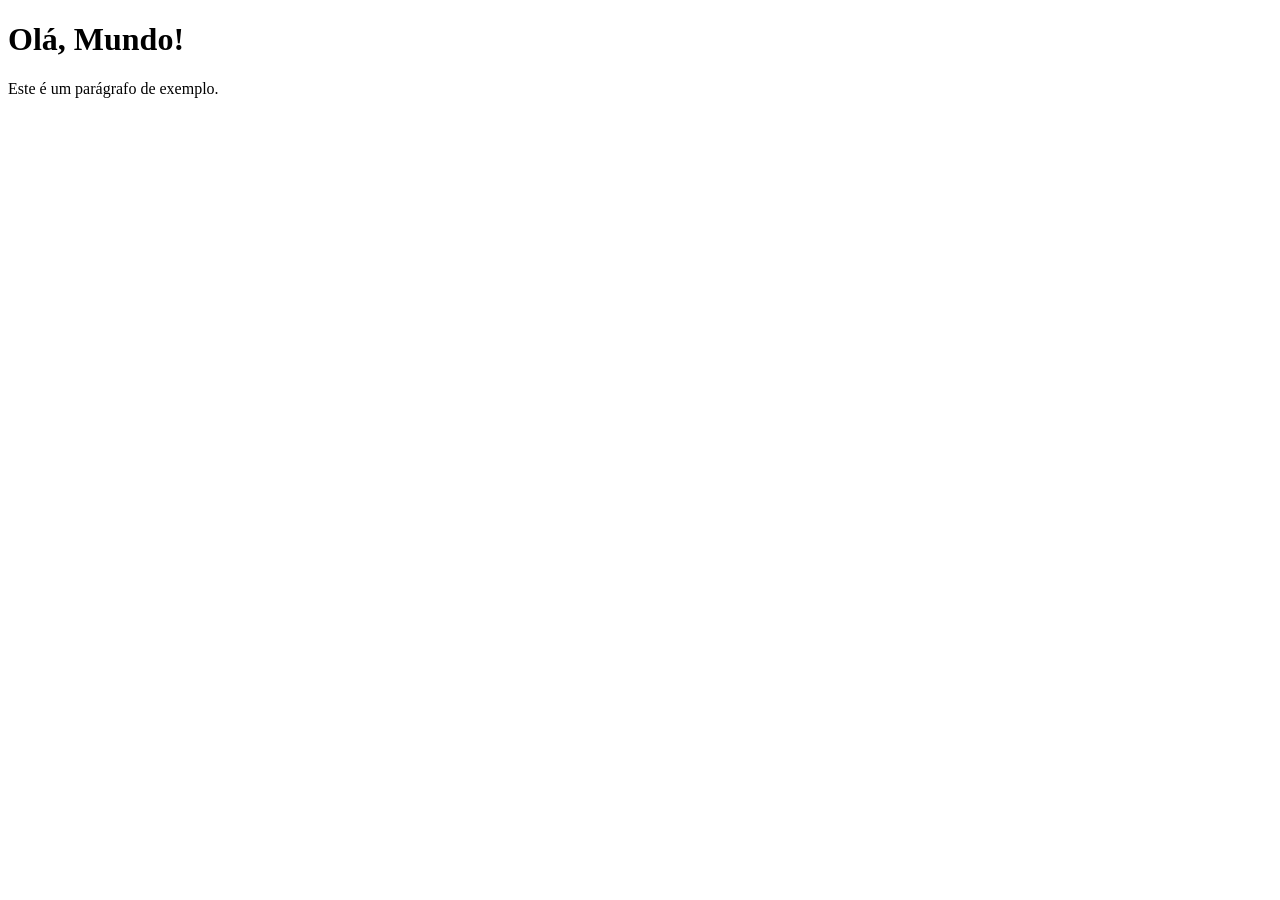
==== index.html @ 11d928a8 "feat: estrutura inicial do projeto front-end com página HTML5 básica e documentação" ====
<!DOCTYPE html>
<html lang="pt-BR">
<head>
    <meta charset="UTF-8">
    <meta name="viewport" content="width=device-width, initial-scale=1.0">
    <title>Minha primeira página</title>
</head>
<body>
    <h1>Olá, Mundo!</h1>
    <p>Este é um parágrafo de exemplo.</p>
</body>
</html>
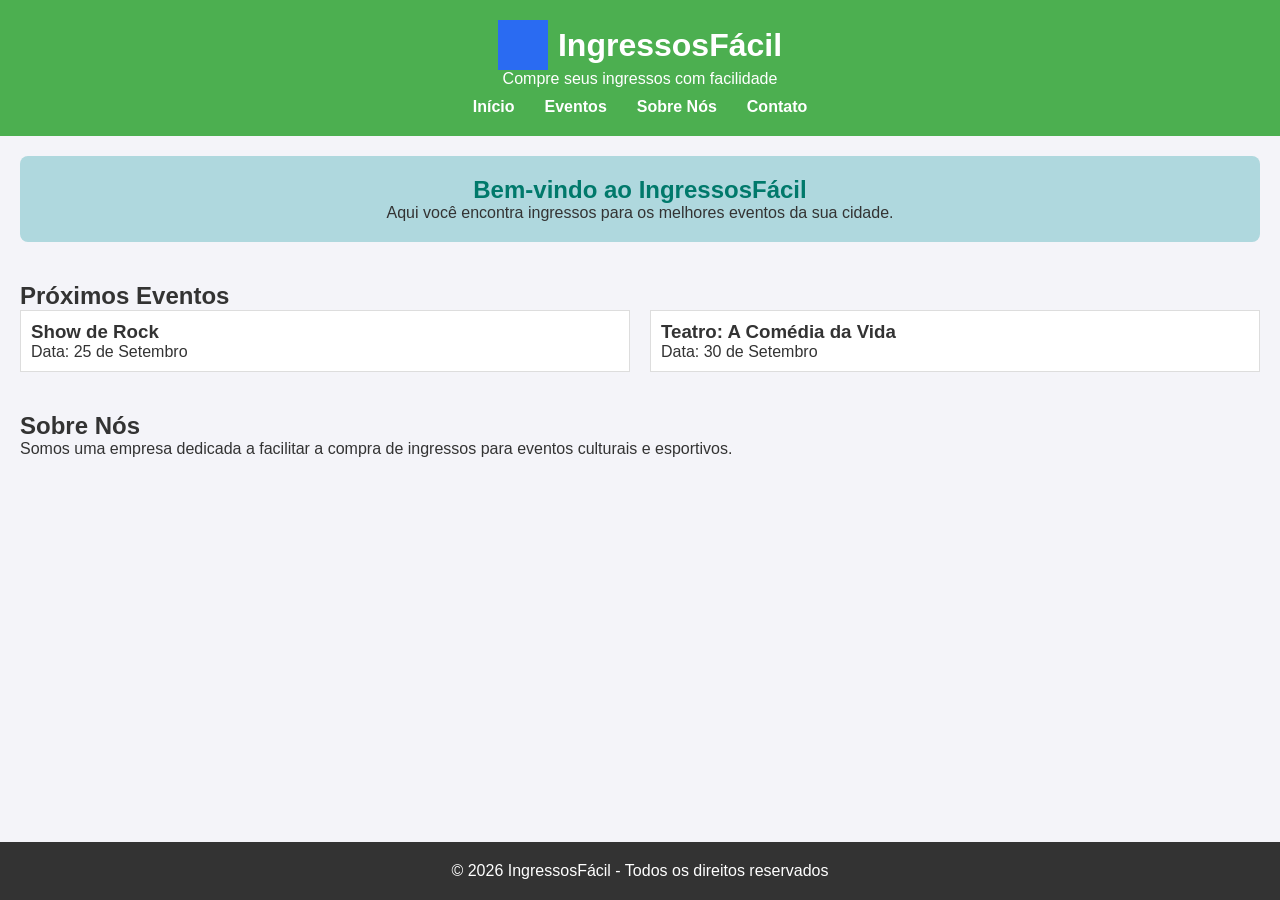
==== commit 89cceea6: "feat: cria a estrutura semântica inicial da página inicial do IngressosFácil" ====
--- a/index.html
+++ b/index.html
@@ -3,10 +3,54 @@
 <head>
     <meta charset="UTF-8">
     <meta name="viewport" content="width=device-width, initial-scale=1.0">
-    <title>Minha primeira página</title>
+    <title>Página Inicial - Venda de Ingressos</title>
+    <link rel="stylesheet" href="css/styles.css">
 </head>
 <body>
-    <h1>Olá, Mundo!</h1>
-    <p>Este é um parágrafo de exemplo.</p>
+    <header>
+        <div class="logo">
+            <img src="images/logo.png" alt="Logo do site">
+            <h1>IngressosFácil</h1>
+        </div>
+        <p>Compre seus ingressos com facilidade</p>
+        <nav>
+            <ul>
+                <li><a href="#home">Início</a></li>
+                <li><a href="#eventos">Eventos</a></li>
+                <li><a href="#sobre">Sobre Nós</a></li>
+                <li><a href="#contato">Contato</a></li>
+            </ul>
+        </nav>
+    </header>
+
+    <main>
+        <section id="home">
+            <h2>Bem-vindo ao IngressosFácil</h2>
+            <p>Aqui você encontra ingressos para os melhores eventos da sua cidade.</p>
+        </section>
+
+        <section id="eventos">
+            <h2>Próximos Eventos</h2>
+            <div class="eventos-container">
+                <div class="evento-item">
+                    <h3>Show de Rock</h3>
+                    <p>Data: 25 de Setembro</p>
+                </div>
+                <div class="evento-item">
+                    <h3>Teatro: A Comédia da Vida</h3>
+                    <p>Data: 30 de Setembro</p>
+                </div>
+            </div>
+        </section>
+
+        <section id="sobre">
+            <h2>Sobre Nós</h2>
+            <p>Somos uma empresa dedicada a facilitar a compra de ingressos para eventos culturais e esportivos.</p>
+        </section>
+    </main>
+
+    <footer>
+        <p>&copy; 2026 IngressosFácil - Todos os direitos reservados</p>
+    </footer>
 </body>
 </html>
--- a/css/styles.css
+++ b/css/styles.css
@@ -0,0 +1,94 @@
+* {
+    margin: 0;
+    padding: 0;
+    box-sizing: border-box;
+}
+
+body {
+    font-family: Arial, sans-serif;
+    background-color: #f4f4f9;
+    color: #333;
+    min-height: 100vh;
+    position: relative;
+    padding-bottom: 100px;
+}
+
+header {
+    background-color: #4CAF50;
+    padding: 20px;
+    text-align: center;
+    color: white;
+}
+
+header .logo {
+    display: flex;
+    align-items: center;
+    justify-content: center;
+}
+
+header .logo img {
+    width: 50px;
+    margin-right: 10px;
+}
+
+nav ul {
+    list-style: none;
+    display: flex;
+    justify-content: center;
+    margin-top: 10px;
+}
+
+nav ul li {
+    margin: 0 15px;
+}
+
+nav ul li a {
+    color: white;
+    text-decoration: none;
+    font-weight: bold;
+}
+
+nav ul li a:hover {
+    text-decoration: underline;
+}
+
+main {
+    padding: 20px;
+}
+
+main section {
+    margin-bottom: 40px;
+}
+
+#home {
+    background-color: #afd8de;
+    padding: 20px;
+    border-radius: 8px;
+    text-align: center;
+}
+
+#home h2 {
+    color: #00796b;
+}
+
+.eventos-container {
+    display: flex;
+    gap: 20px;
+}
+
+.evento-item {
+    background-color: #fff;
+    border: 1px solid #ddd;
+    padding: 10px;
+    flex: 1;
+}
+
+footer {
+    background-color: #333;
+    color: white;
+    text-align: center;
+    padding: 20px 0;
+    width: 100%;
+    position: absolute;
+    bottom: 0;
+}
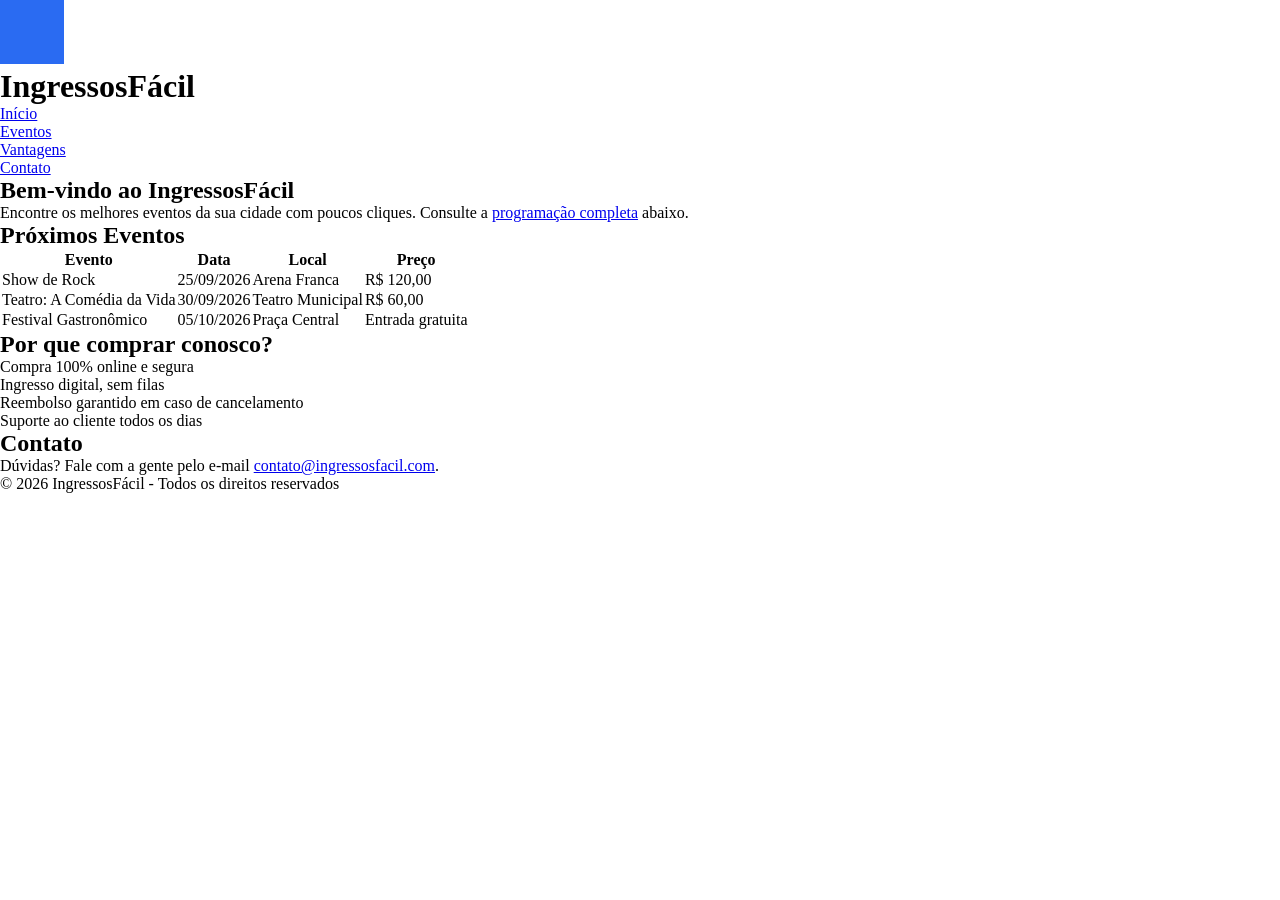
==== commit 34b4240b: "style: aplica o reset e configuração global no CSS do projeto IngressosFácil" ====
--- a/index.html
+++ b/index.html
@@ -3,7 +3,7 @@
 <head>
     <meta charset="UTF-8">
     <meta name="viewport" content="width=device-width, initial-scale=1.0">
-    <title>Página Inicial - Venda de Ingressos</title>
+    <title>IngressosFácil</title>
     <link rel="stylesheet" href="css/styles.css">
 </head>
 <body>
@@ -12,12 +12,11 @@
             <img src="images/logo.png" alt="Logo do site">
             <h1>IngressosFácil</h1>
         </div>
-        <p>Compre seus ingressos com facilidade</p>
         <nav>
             <ul>
                 <li><a href="#home">Início</a></li>
                 <li><a href="#eventos">Eventos</a></li>
-                <li><a href="#sobre">Sobre Nós</a></li>
+                <li><a href="#vantagens">Vantagens</a></li>
                 <li><a href="#contato">Contato</a></li>
             </ul>
         </nav>
@@ -26,26 +25,56 @@
     <main>
         <section id="home">
             <h2>Bem-vindo ao IngressosFácil</h2>
-            <p>Aqui você encontra ingressos para os melhores eventos da sua cidade.</p>
+            <p>Encontre os melhores eventos da sua cidade com poucos cliques. Consulte a <a href="#eventos">programação completa</a> abaixo.</p>
         </section>
 
         <section id="eventos">
             <h2>Próximos Eventos</h2>
-            <div class="eventos-container">
-                <div class="evento-item">
-                    <h3>Show de Rock</h3>
-                    <p>Data: 25 de Setembro</p>
-                </div>
-                <div class="evento-item">
-                    <h3>Teatro: A Comédia da Vida</h3>
-                    <p>Data: 30 de Setembro</p>
-                </div>
-            </div>
+            <table>
+                <thead>
+                    <tr>
+                        <th>Evento</th>
+                        <th>Data</th>
+                        <th>Local</th>
+                        <th>Preço</th>
+                    </tr>
+                </thead>
+                <tbody>
+                    <tr>
+                        <td>Show de Rock</td>
+                        <td>25/09/2026</td>
+                        <td>Arena Franca</td>
+                        <td>R$ 120,00</td>
+                    </tr>
+                    <tr>
+                        <td>Teatro: A Comédia da Vida</td>
+                        <td>30/09/2026</td>
+                        <td>Teatro Municipal</td>
+                        <td>R$ 60,00</td>
+                    </tr>
+                    <tr>
+                        <td>Festival Gastronômico</td>
+                        <td>05/10/2026</td>
+                        <td>Praça Central</td>
+                        <td>Entrada gratuita</td>
+                    </tr>
+                </tbody>
+            </table>
         </section>
 
-        <section id="sobre">
-            <h2>Sobre Nós</h2>
-            <p>Somos uma empresa dedicada a facilitar a compra de ingressos para eventos culturais e esportivos.</p>
+        <section id="vantagens">
+            <h2>Por que comprar conosco?</h2>
+            <ul>
+                <li>Compra 100% online e segura</li>
+                <li>Ingresso digital, sem filas</li>
+                <li>Reembolso garantido em caso de cancelamento</li>
+                <li>Suporte ao cliente todos os dias</li>
+            </ul>
+        </section>
+
+        <section id="contato">
+            <h2>Contato</h2>
+            <p>Dúvidas? Fale com a gente pelo e-mail <a href="mailto:contato@ingressosfacil.com">contato@ingressosfacil.com</a>.</p>
         </section>
     </main>
 
--- a/css/styles.css
+++ b/css/styles.css
@@ -1,94 +1,6 @@
+/* ===== Reset ===== */
 * {
     margin: 0;
     padding: 0;
     box-sizing: border-box;
 }
-
-body {
-    font-family: Arial, sans-serif;
-    background-color: #f4f4f9;
-    color: #333;
-    min-height: 100vh;
-    position: relative;
-    padding-bottom: 100px;
-}
-
-header {
-    background-color: #4CAF50;
-    padding: 20px;
-    text-align: center;
-    color: white;
-}
-
-header .logo {
-    display: flex;
-    align-items: center;
-    justify-content: center;
-}
-
-header .logo img {
-    width: 50px;
-    margin-right: 10px;
-}
-
-nav ul {
-    list-style: none;
-    display: flex;
-    justify-content: center;
-    margin-top: 10px;
-}
-
-nav ul li {
-    margin: 0 15px;
-}
-
-nav ul li a {
-    color: white;
-    text-decoration: none;
-    font-weight: bold;
-}
-
-nav ul li a:hover {
-    text-decoration: underline;
-}
-
-main {
-    padding: 20px;
-}
-
-main section {
-    margin-bottom: 40px;
-}
-
-#home {
-    background-color: #afd8de;
-    padding: 20px;
-    border-radius: 8px;
-    text-align: center;
-}
-
-#home h2 {
-    color: #00796b;
-}
-
-.eventos-container {
-    display: flex;
-    gap: 20px;
-}
-
-.evento-item {
-    background-color: #fff;
-    border: 1px solid #ddd;
-    padding: 10px;
-    flex: 1;
-}
-
-footer {
-    background-color: #333;
-    color: white;
-    text-align: center;
-    padding: 20px 0;
-    width: 100%;
-    position: absolute;
-    bottom: 0;
-}
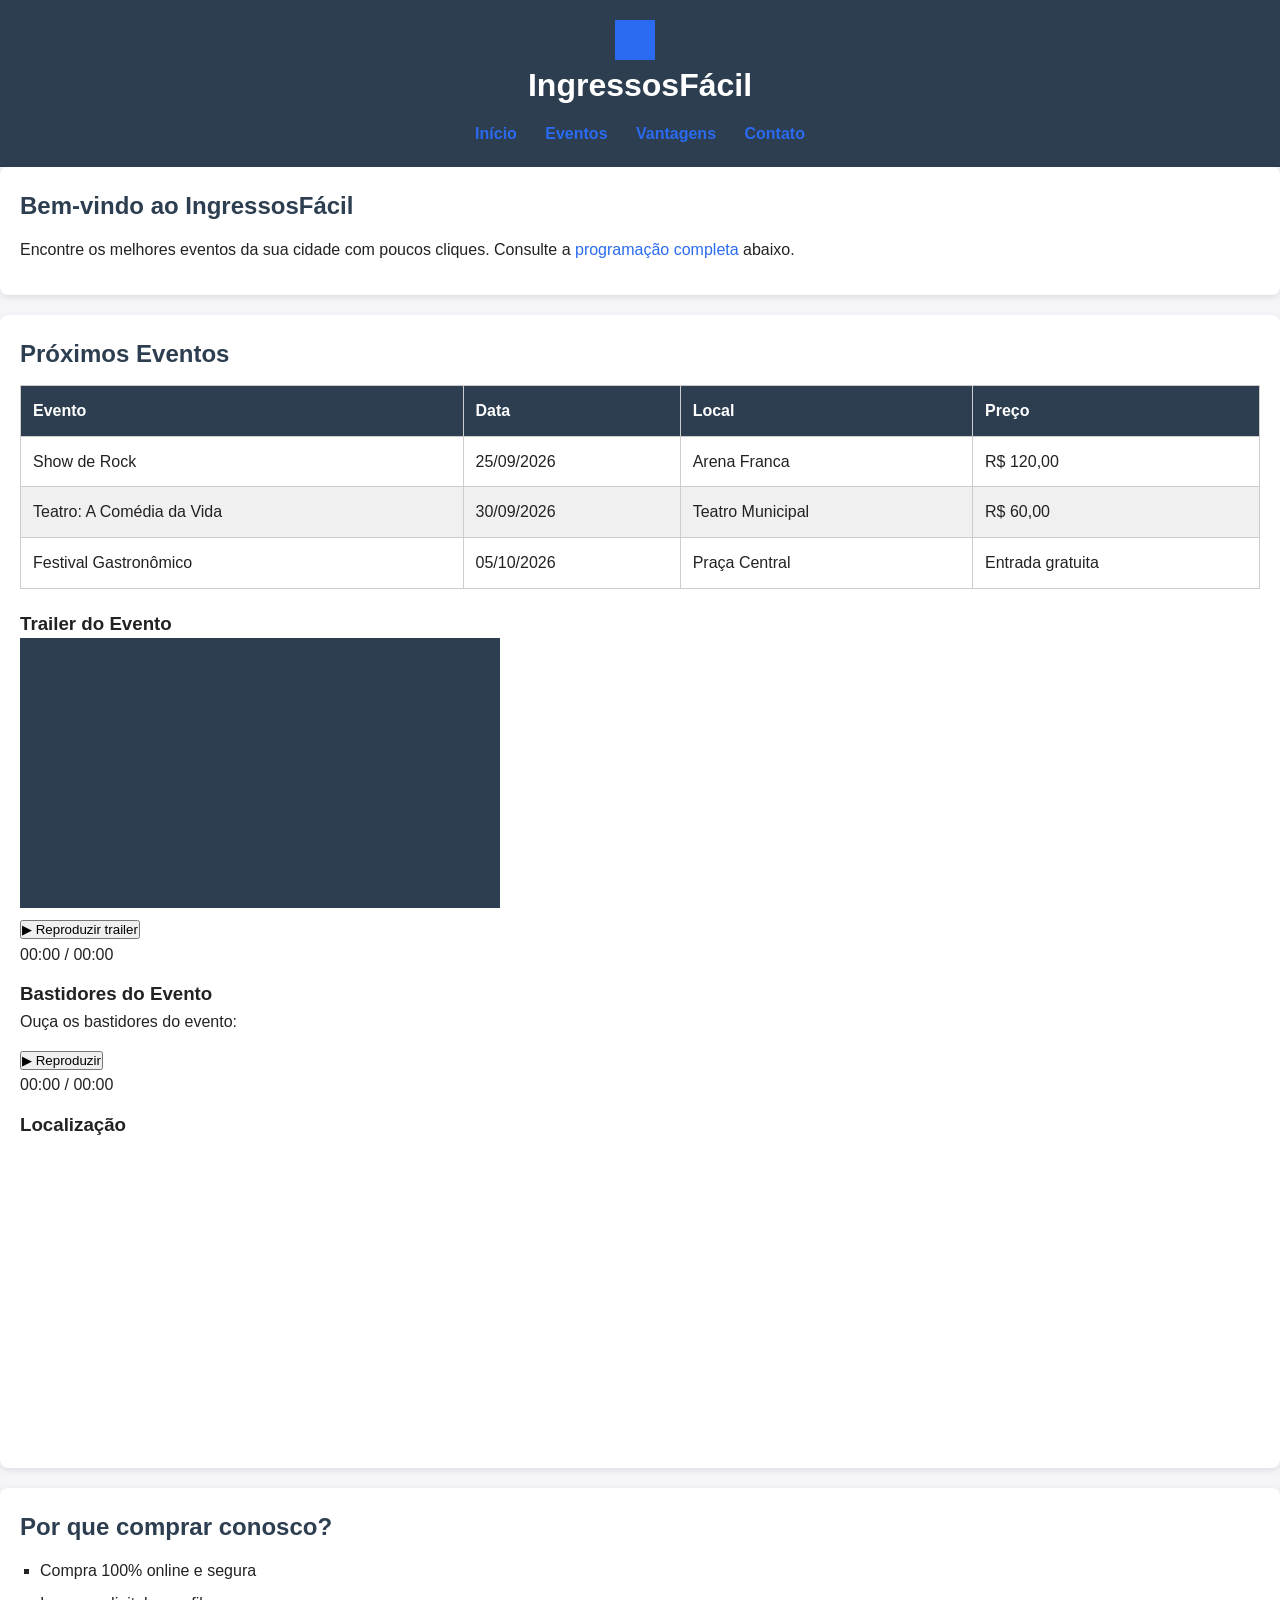
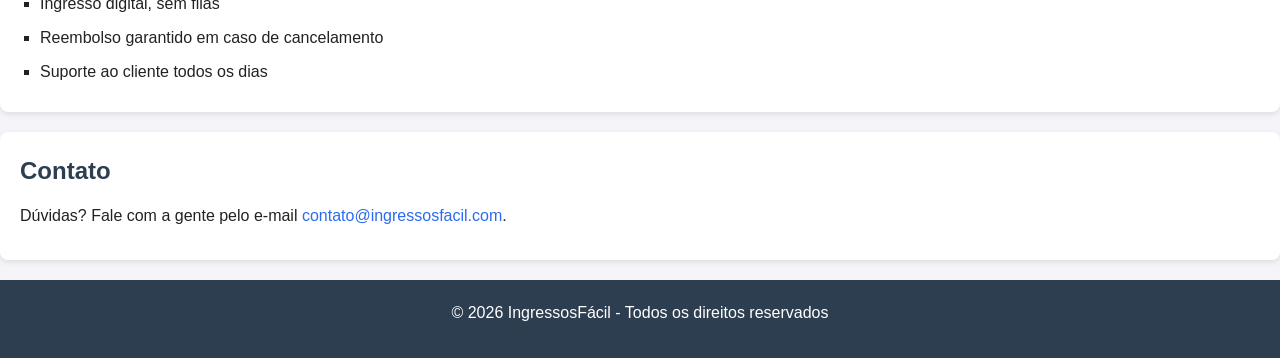
==== commit 6f99584f: "feat: adiciona reprodutores customizados de vídeo e áudio além de mapa incorporado com iframe" ====
--- a/index.html
+++ b/index.html
@@ -60,6 +60,41 @@
                     </tr>
                 </tbody>
             </table>
+
+            <div class="midia-video">
+                <h3>Trailer do Evento</h3>
+                <video id="videoEvento" width="480" poster="images/capa-evento.jpg">
+                    <source src="videos/trailer-show-rock.mp4" type="video/mp4">
+                    <source src="videos/trailer-show-rock.webm" type="video/webm">
+                    Seu navegador não suporta a reprodução de vídeo.
+                </video>
+                <br>
+                <button id="btnPlayVideo">▶ Reproduzir trailer</button>
+                <p id="tempoVideo">00:00 / 00:00</p>
+            </div>
+
+            <div class="midia-audio">
+                <h3>Bastidores do Evento</h3>
+                <p>Ouça os bastidores do evento:</p>
+                <audio id="audioEvento">
+                    <source src="audio/podcast-bastidores.mp3" type="audio/mpeg">
+                    <source src="audio/podcast-bastidores.ogg" type="audio/ogg">
+                </audio>
+                <button id="btnPlayAudio">▶ Reproduzir</button>
+                <p id="tempoAudio">00:00 / 00:00</p>
+            </div>
+
+            <div class="midia-mapa">
+                <h3>Localização</h3>
+                <iframe
+                    src="https://maps.google.com/maps?q=Arena+Franca&z=16&output=embed"
+                    width="100%"
+                    height="300"
+                    style="border:0;"
+                    loading="lazy"
+                    title="Localização do evento: Arena Franca">
+                </iframe>
+            </div>
         </section>
 
         <section id="vantagens">
@@ -81,5 +116,7 @@
     <footer>
         <p>&copy; 2026 IngressosFácil - Todos os direitos reservados</p>
     </footer>
+
+    <script src="js/script.js"></script>
 </body>
 </html>
--- a/css/styles.css
+++ b/css/styles.css
@@ -4,3 +4,129 @@
     padding: 0;
     box-sizing: border-box;
 }
+
+/* ===== Tipografia e fundo global ===== */
+body {
+    font-family: 'Segoe UI', Arial, sans-serif;
+    line-height: 1.6;
+    background-color: #f4f4f9;
+    color: #222;
+}
+
+h1 {
+    font-size: 2rem;
+}
+
+h2 {
+    font-size: 1.5rem;
+    margin-bottom: 12px;
+    color: #2c3e50;
+}
+
+p {
+    margin-bottom: 12px;
+}
+
+/* ===== Links ===== */
+a:link {
+    color: #2a6bf2;
+    text-decoration: none;
+}
+
+a:visited {
+    color: #7d3c98;
+}
+
+a:hover {
+    text-decoration: underline;
+}
+
+a:active {
+    color: #d63031;
+}
+
+/* ===== Layout: Header e Footer ===== */
+header {
+    background-color: #2c3e50;
+    color: white;
+    padding: 20px;
+    text-align: center;
+}
+
+header .logo {
+    margin-bottom: 10px;
+}
+
+header .logo img {
+    width: 40px;
+    vertical-align: middle;
+    margin-right: 10px;
+}
+
+footer {
+    background-color: #2c3e50;
+    color: white;
+    text-align: center;
+    padding: 20px;
+}
+
+/* ===== Navegação ===== */
+nav ul {
+    list-style: none;
+}
+
+nav li {
+    display: inline-block;
+    margin: 0 12px;
+}
+
+nav a {
+    color: white;
+    font-weight: bold;
+    text-decoration: none;
+}
+
+nav a:hover {
+    text-decoration: underline;
+}
+
+/* ===== Componentes: Cards de seção ===== */
+main section {
+    background-color: #fff;
+    padding: 20px;
+    margin-bottom: 20px;
+    border-radius: 8px;
+    box-shadow: 0 2px 6px rgba(0, 0, 0, 0.1);
+}
+
+/* ===== Componentes: Lista de vantagens ===== */
+#vantagens ul {
+    list-style-type: square;
+    margin-left: 20px;
+}
+
+#vantagens li {
+    margin-bottom: 8px;
+}
+
+/* ===== Componentes: Tabela de eventos ===== */
+table {
+    width: 100%;
+    border-collapse: collapse;
+    margin-bottom: 20px;
+}
+
+th, td {
+    padding: 12px;
+    border: 1px solid #ccc;
+    text-align: left;
+}
+
+thead {
+    background-color: #2c3e50;
+    color: white;
+}
+
+tbody tr:nth-child(even) {
+    background-color: #f0f0f0;
+}
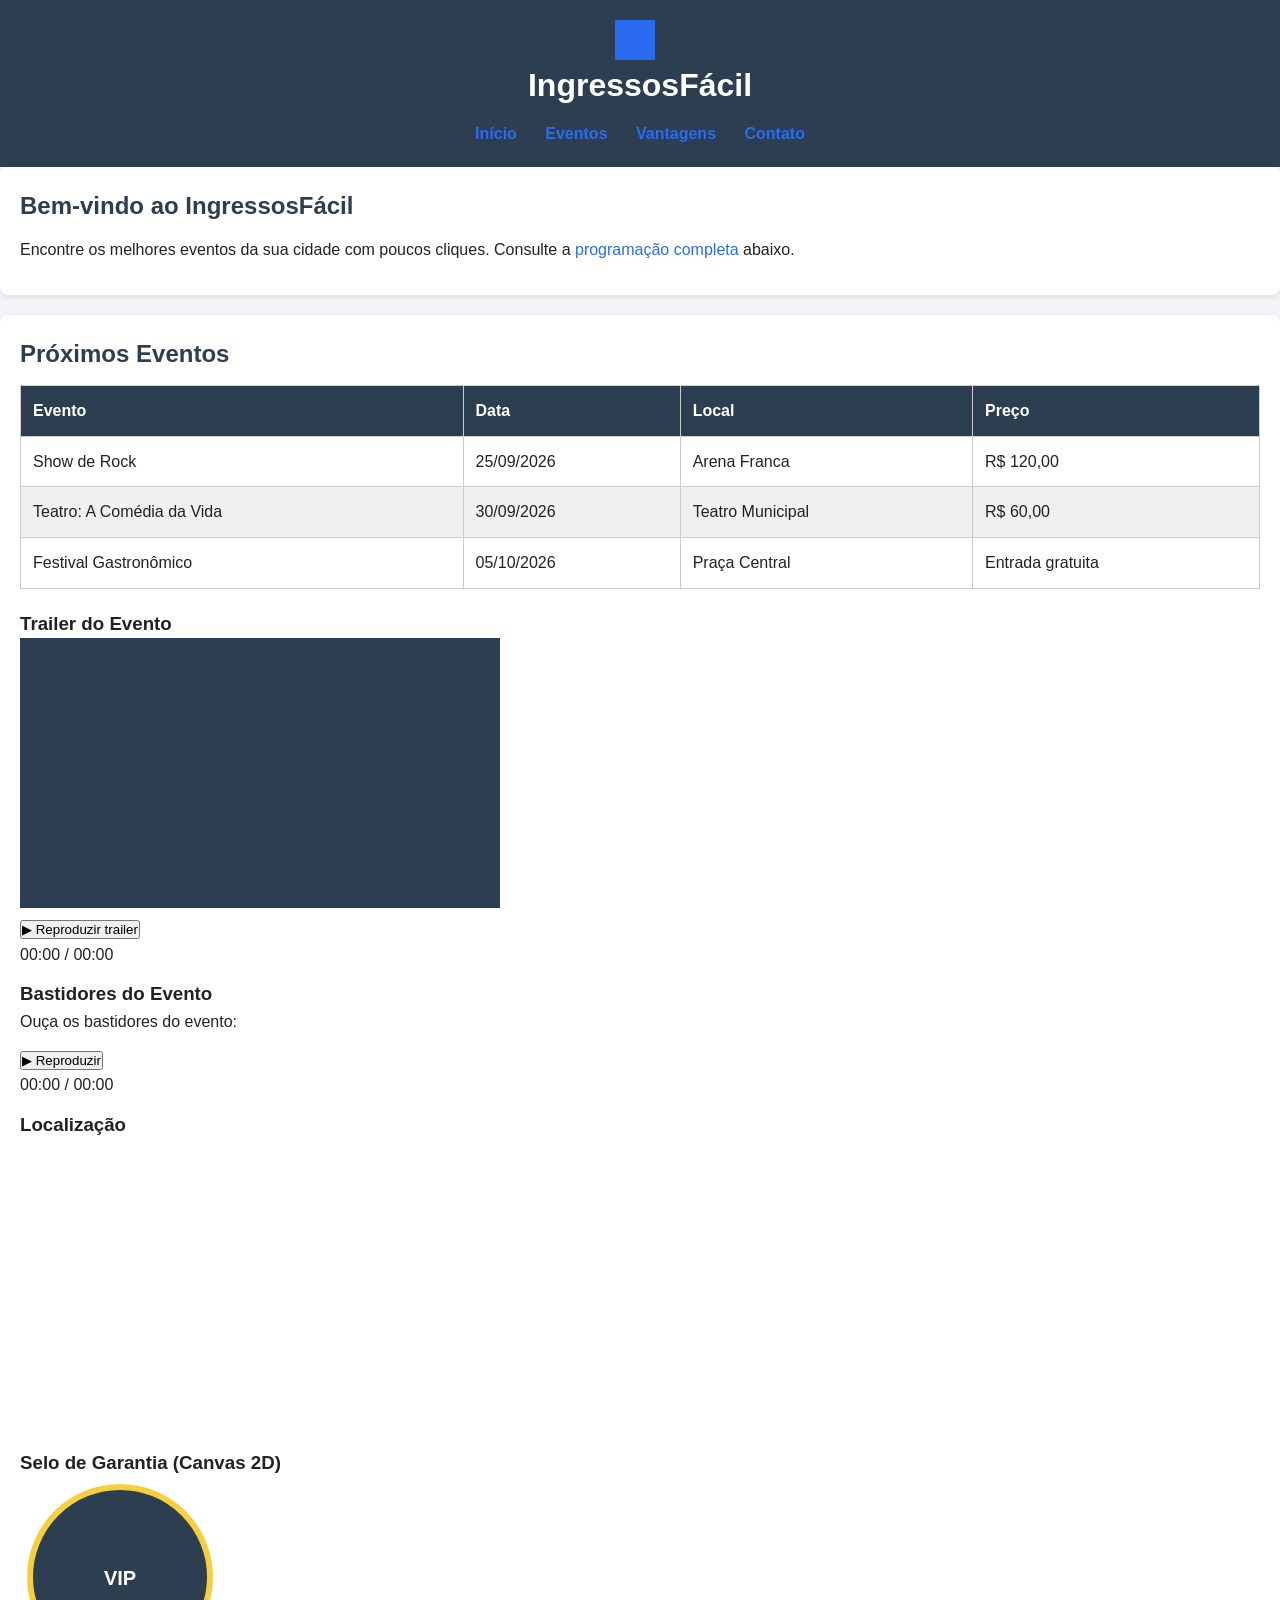
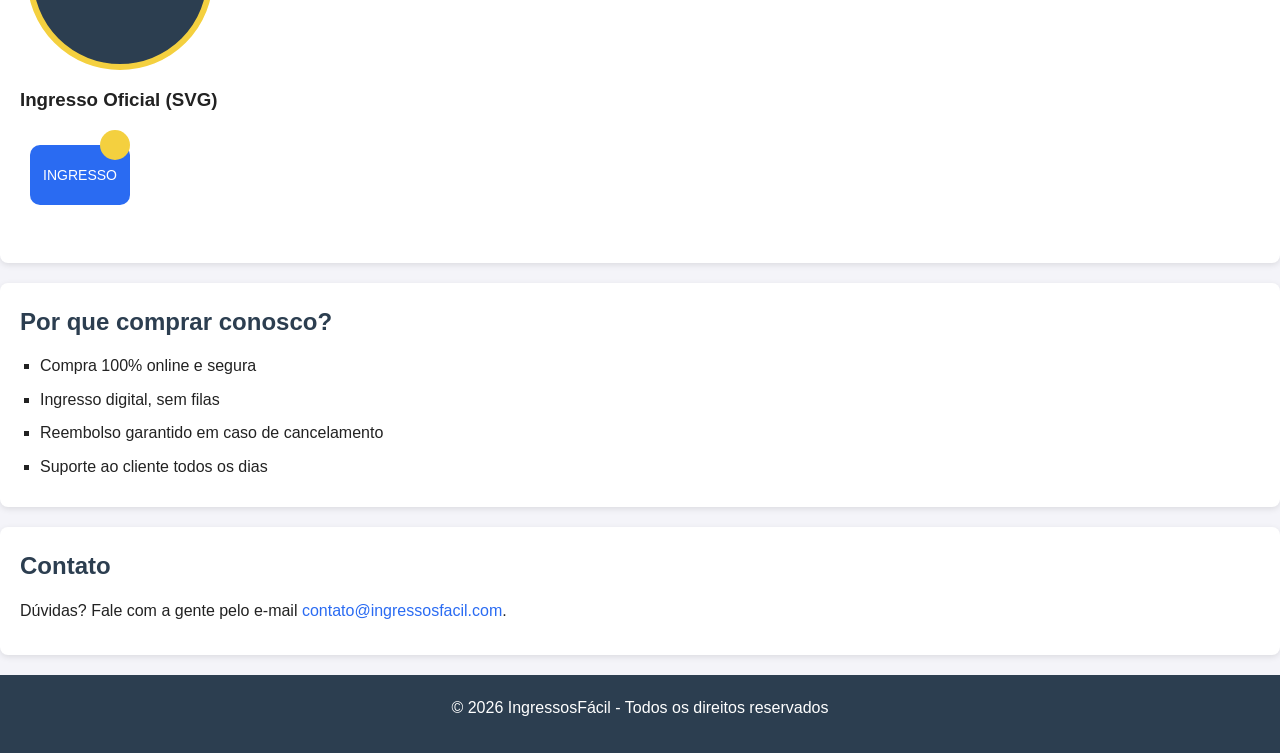
==== commit 698bcee3: "feat: desenha selo VIP com Canvas 2D e adiciona elemento gráfico vetorial em SVG" ====
--- a/index.html
+++ b/index.html
@@ -95,6 +95,22 @@
                     title="Localização do evento: Arena Franca">
                 </iframe>
             </div>
+
+            <div class="graficos-container">
+                <div>
+                    <h3>Selo de Garantia (Canvas 2D)</h3>
+                    <canvas id="seloEvento" width="200" height="200"></canvas>
+                </div>
+
+                <div class="grafico-svg">
+                    <h3>Ingresso Oficial (SVG)</h3>
+                    <svg width="120" height="120" viewBox="0 0 120 120">
+                        <rect x="10" y="30" width="100" height="60" rx="10" fill="#2a6bf2" />
+                        <circle cx="95" cy="30" r="15" fill="#f4d03f" />
+                        <text x="60" y="65" text-anchor="middle" fill="white" font-size="14" font-family="Arial">INGRESSO</text>
+                    </svg>
+                </div>
+            </div>
         </section>
 
         <section id="vantagens">
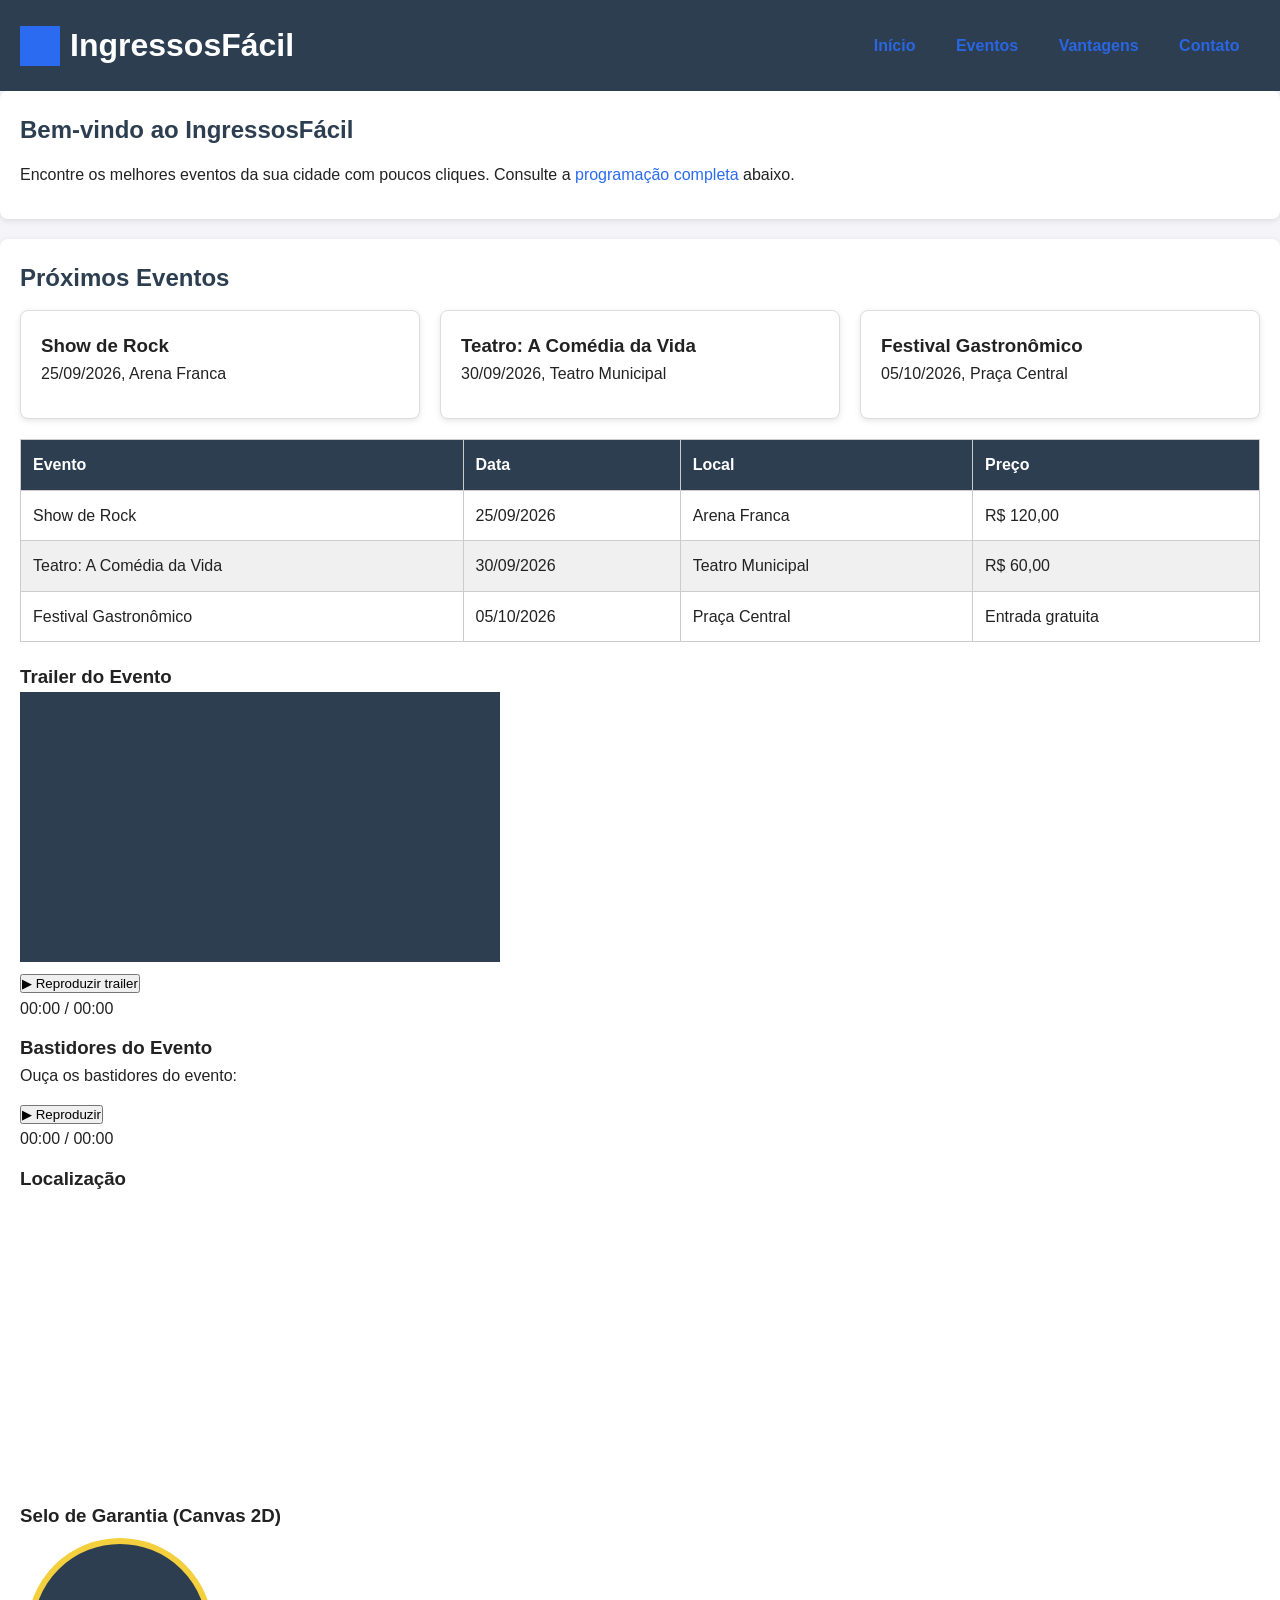
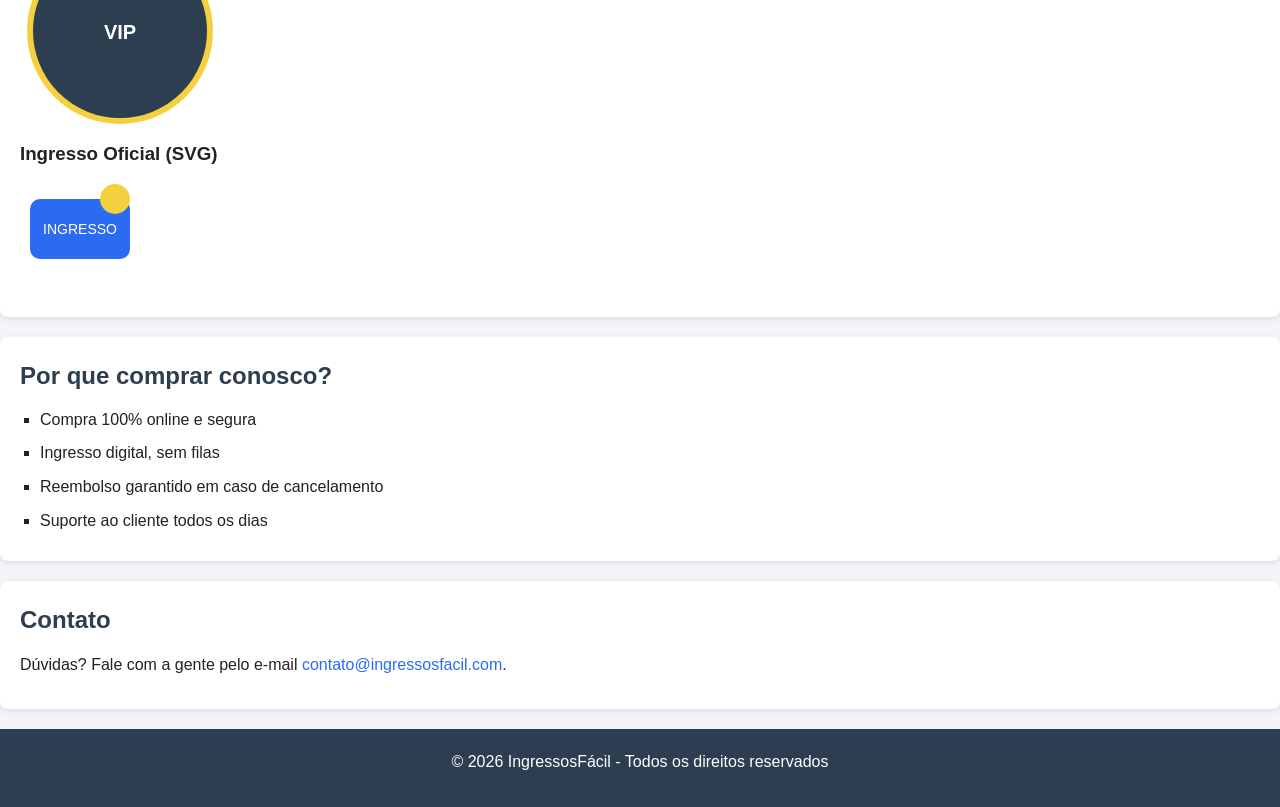
==== commit 754a9bf1: "style: cria grade responsiva de cards de eventos utilizando Flexbox e flex-wrap" ====
--- a/index.html
+++ b/index.html
@@ -30,6 +30,21 @@
 
         <section id="eventos">
             <h2>Próximos Eventos</h2>
+            <div class="eventos-container">
+                <div class="evento-item">
+                    <h3>Show de Rock</h3>
+                    <p>25/09/2026, Arena Franca</p>
+                </div>
+                <div class="evento-item">
+                    <h3>Teatro: A Comédia da Vida</h3>
+                    <p>30/09/2026, Teatro Municipal</p>
+                </div>
+                <div class="evento-item">
+                    <h3>Festival Gastronômico</h3>
+                    <p>05/10/2026, Praça Central</p>
+                </div>
+            </div>
+
             <table>
                 <thead>
                     <tr>
--- a/css/styles.css
+++ b/css/styles.css
@@ -45,22 +45,51 @@
     color: #d63031;
 }
 
-/* ===== Layout: Header e Footer ===== */
+/* Pseudo-classes e Pseudo-elementos (Aula 10) */
+input:focus, textarea:focus {
+    border-color: #2a6bf2;
+    outline: none;
+    box-shadow: 0 0 0 3px rgba(42, 107, 242, 0.2);
+}
+
+nav a:not(.ativo) {
+    opacity: 0.9;
+}
+
+label.obrigatorio::after {
+    content: " *";
+    color: #e74c3c;
+}
+
+nav a::after {
+    content: " →";
+    opacity: 0;
+    transition: opacity 0.2s;
+}
+
+nav a:hover::after {
+    opacity: 1;
+}
+
+/* ===== Layout: Header e Footer com Flexbox (Aula 10) ===== */
 header {
+    display: flex;
+    justify-content: space-between; /* logo de um lado, menu do outro */
+    align-items: center; /* ambos centralizados verticalmente */
+    flex-wrap: wrap; /* em telas estreitas, o menu quebra para a linha de baixo */
+    padding: 20px;
     background-color: #2c3e50;
-    color: white;
-    padding: 20px;
-    text-align: center;
+    color: #fff;
 }
 
 header .logo {
-    margin-bottom: 10px;
+    display: flex; /* flexbox também dentro da logo, para alinhar imagem e título */
+    align-items: center;
+    gap: 10px;
 }
 
 header .logo img {
     width: 40px;
-    vertical-align: middle;
-    margin-right: 10px;
 }
 
 footer {
@@ -70,14 +99,11 @@
     padding: 20px;
 }
 
-/* ===== Navegação ===== */
+/* ===== Navegação com Flexbox ===== */
 nav ul {
+    display: flex;
     list-style: none;
-}
-
-nav li {
-    display: inline-block;
-    margin: 0 12px;
+    gap: 20px;
 }
 
 nav a {
@@ -95,6 +121,23 @@
     background-color: #fff;
     padding: 20px;
     margin-bottom: 20px;
+    border-radius: 8px;
+    box-shadow: 0 2px 6px rgba(0, 0, 0, 0.1);
+}
+
+/* ===== Componentes: Cards de Eventos Flexíveis (Aula 10) ===== */
+.eventos-container {
+    display: flex;
+    flex-wrap: wrap; /* em telas estreitas, os cards quebram para novas linhas */
+    gap: 20px;
+    margin-bottom: 20px;
+}
+
+.evento-item {
+    flex: 1 1 250px; /* flex-grow: 1 | flex-shrink: 1 | flex-basis: 250px */
+    background-color: #fff;
+    border: 1px solid #ddd;
+    padding: 20px;
     border-radius: 8px;
     box-shadow: 0 2px 6px rgba(0, 0, 0, 0.1);
 }
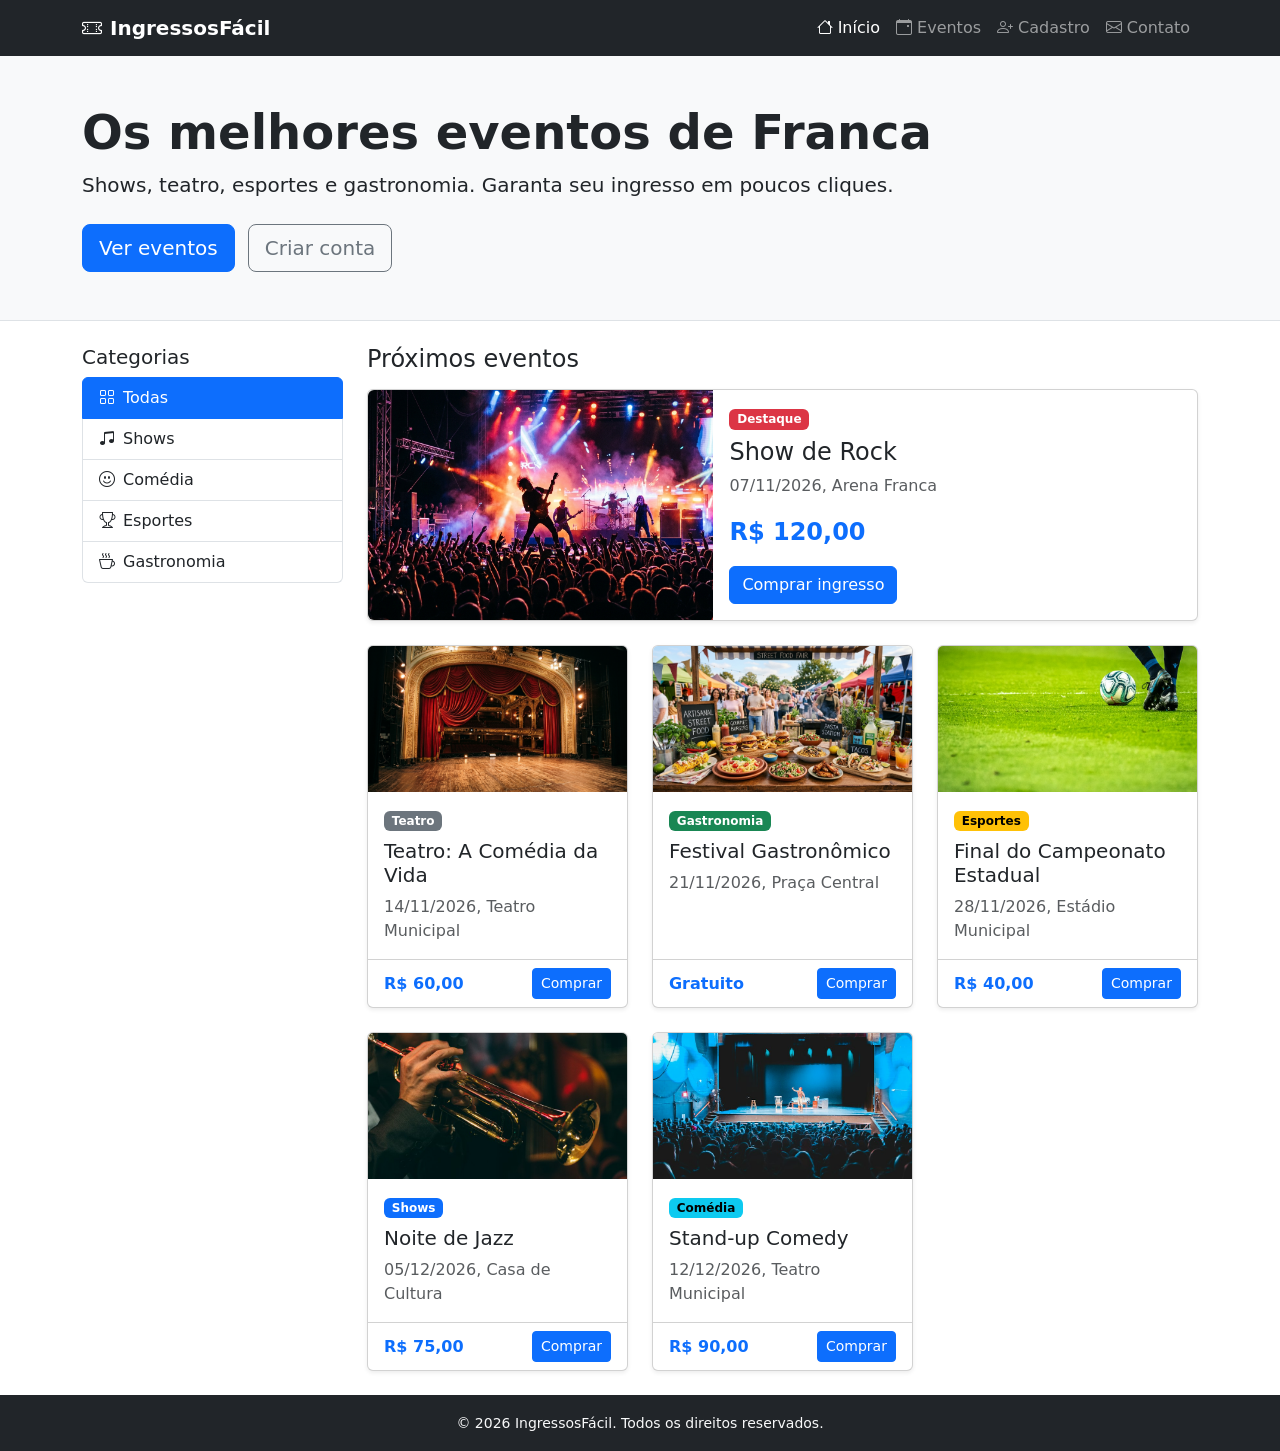
==== commit fc4f6177: "feat: refatora o projeto IngressosFácil utilizando o framework Bootstrap 5" ====
--- a/index.html
+++ b/index.html
@@ -4,150 +4,192 @@
     <meta charset="UTF-8">
     <meta name="viewport" content="width=device-width, initial-scale=1.0">
     <title>IngressosFácil</title>
-    <link rel="stylesheet" href="css/styles.css">
+    <link href="https://cdn.jsdelivr.net/npm/bootstrap@5.3.8/dist/css/bootstrap.min.css" rel="stylesheet"
+    integrity="sha384-sRIl4kxILFvY47J16cr9ZwB07vP4J8+LH7qKQnuqkuIAvNWLzeN8tE5YBujZqJLB" crossorigin="anonymous">
+    <link rel="stylesheet" href="https://cdn.jsdelivr.net/npm/bootstrap-icons@1.11.3/font/bootstrap-icons.min.css">
+    <link rel="stylesheet" href="styles.css">
 </head>
-<body>
-    <header>
-        <div class="logo">
-            <img src="images/logo.png" alt="Logo do site">
-            <h1>IngressosFácil</h1>
+<body class="d-flex flex-column min-vh-100">
+    <nav class="navbar navbar-expand-md bg-dark" data-bs-theme="dark">
+        <div class="container">
+            <a class="navbar-brand fw-bold" href="index.html">
+                <i class="bi bi-ticket-perforated me-2" aria-hidden="true"></i>IngressosFácil
+            </a>
+            <button class="navbar-toggler" type="button" data-bs-toggle="collapse" data-bs-target="#menuPrincipal"
+            aria-controls="menuPrincipal" aria-expanded="false" aria-label="Alternar menu">
+                <span class="navbar-toggler-icon"></span>
+            </button>
+            <div class="collapse navbar-collapse" id="menuPrincipal">
+                <ul class="navbar-nav ms-auto">
+                    <li class="nav-item">
+                        <a class="nav-link active" aria-current="page" href="index.html"><i class="bi bi-house"
+                        aria-hidden="true"></i> Início</a>
+                    </li>
+                    <li class="nav-item">
+                        <a class="nav-link" href="index.html#eventos"><i class="bi bi-calendar-event"
+                        aria-hidden="true"></i> Eventos</a>
+                    </li>
+                    <li class="nav-item">
+                        <a class="nav-link" href="cadastro.html"><i class="bi bi-person-plus"
+                        aria-hidden="true"></i> Cadastro</a>
+                    </li>
+                    <li class="nav-item">
+                        <a class="nav-link" href="#contato"><i class="bi bi-envelope" aria-hidden="true"></i>
+                        Contato</a>
+                    </li>
+                </ul>
+            </div>
         </div>
-        <nav>
-            <ul>
-                <li><a href="#home">Início</a></li>
-                <li><a href="#eventos">Eventos</a></li>
-                <li><a href="#vantagens">Vantagens</a></li>
-                <li><a href="#contato">Contato</a></li>
-            </ul>
-        </nav>
+    </nav>
+
+    <header class="bg-body-tertiary border-bottom py-5">
+        <div class="container">
+            <h1 class="display-5 fw-bold">Os melhores eventos de Franca</h1>
+            <p class="lead mb-4">Shows, teatro, esportes e gastronomia. Garanta seu ingresso em poucos cliques.</p>
+            <a href="#eventos" class="btn btn-primary btn-lg me-2">Ver eventos</a>
+            <a href="cadastro.html" class="btn btn-outline-secondary btn-lg">Criar conta</a>
+        </div>
     </header>
 
-    <main>
-        <section id="home">
-            <h2>Bem-vindo ao IngressosFácil</h2>
-            <p>Encontre os melhores eventos da sua cidade com poucos cliques. Consulte a <a href="#eventos">programação completa</a> abaixo.</p>
-        </section>
+    <div class="container my-4">
+        <div class="row g-4">
+            <aside class="col-md-3">
+                <h2 class="h5">Categorias</h2>
+                <div class="list-group">
+                    <a href="#" class="list-group-item list-group-item-action active" aria-current="true">
+                        <i class="bi bi-grid me-2" aria-hidden="true"></i>Todas
+                    </a>
+                    <a href="#" class="list-group-item list-group-item-action">
+                        <i class="bi bi-music-note-beamed me-2" aria-hidden="true"></i>Shows
+                    </a>
+                    <a href="#" class="list-group-item list-group-item-action">
+                        <i class="bi bi-emoji-smile me-2" aria-hidden="true"></i>Comédia
+                    </a>
+                    <a href="#" class="list-group-item list-group-item-action">
+                        <i class="bi bi-trophy me-2" aria-hidden="true"></i>Esportes
+                    </a>
+                    <a href="#" class="list-group-item list-group-item-action">
+                        <i class="bi bi-cup-hot me-2" aria-hidden="true"></i>Gastronomia
+                    </a>
+                </div>
+            </aside>
 
-        <section id="eventos">
-            <h2>Próximos Eventos</h2>
-            <div class="eventos-container">
-                <div class="evento-item">
-                    <h3>Show de Rock</h3>
-                    <p>25/09/2026, Arena Franca</p>
-                </div>
-                <div class="evento-item">
-                    <h3>Teatro: A Comédia da Vida</h3>
-                    <p>30/09/2026, Teatro Municipal</p>
-                </div>
-                <div class="evento-item">
-                    <h3>Festival Gastronômico</h3>
-                    <p>05/10/2026, Praça Central</p>
-                </div>
-            </div>
+            <main class="col-md-9" id="eventos">
+                <h2 class="h4 mb-3">Próximos eventos</h2>
 
-            <table>
-                <thead>
-                    <tr>
-                        <th>Evento</th>
-                        <th>Data</th>
-                        <th>Local</th>
-                        <th>Preço</th>
-                    </tr>
-                </thead>
-                <tbody>
-                    <tr>
-                        <td>Show de Rock</td>
-                        <td>25/09/2026</td>
-                        <td>Arena Franca</td>
-                        <td>R$ 120,00</td>
-                    </tr>
-                    <tr>
-                        <td>Teatro: A Comédia da Vida</td>
-                        <td>30/09/2026</td>
-                        <td>Teatro Municipal</td>
-                        <td>R$ 60,00</td>
-                    </tr>
-                    <tr>
-                        <td>Festival Gastronômico</td>
-                        <td>05/10/2026</td>
-                        <td>Praça Central</td>
-                        <td>Entrada gratuita</td>
-                    </tr>
-                </tbody>
-            </table>
-
-            <div class="midia-video">
-                <h3>Trailer do Evento</h3>
-                <video id="videoEvento" width="480" poster="images/capa-evento.jpg">
-                    <source src="videos/trailer-show-rock.mp4" type="video/mp4">
-                    <source src="videos/trailer-show-rock.webm" type="video/webm">
-                    Seu navegador não suporta a reprodução de vídeo.
-                </video>
-                <br>
-                <button id="btnPlayVideo">▶ Reproduzir trailer</button>
-                <p id="tempoVideo">00:00 / 00:00</p>
-            </div>
-
-            <div class="midia-audio">
-                <h3>Bastidores do Evento</h3>
-                <p>Ouça os bastidores do evento:</p>
-                <audio id="audioEvento">
-                    <source src="audio/podcast-bastidores.mp3" type="audio/mpeg">
-                    <source src="audio/podcast-bastidores.ogg" type="audio/ogg">
-                </audio>
-                <button id="btnPlayAudio">▶ Reproduzir</button>
-                <p id="tempoAudio">00:00 / 00:00</p>
-            </div>
-
-            <div class="midia-mapa">
-                <h3>Localização</h3>
-                <iframe
-                    src="https://maps.google.com/maps?q=Arena+Franca&z=16&output=embed"
-                    width="100%"
-                    height="300"
-                    style="border:0;"
-                    loading="lazy"
-                    title="Localização do evento: Arena Franca">
-                </iframe>
-            </div>
-
-            <div class="graficos-container">
-                <div>
-                    <h3>Selo de Garantia (Canvas 2D)</h3>
-                    <canvas id="seloEvento" width="200" height="200"></canvas>
+                <div class="card card-hover mb-4 shadow-sm">
+                    <div class="row g-0">
+                        <div class="col-md-5">
+                            <img src="images/show-rock.jpg" class="img-fluid rounded-start h-100 w-100 object-fit-cover" alt="Palco de show de rock com luzes">
+                        </div>
+                        <div class="col-md-7">
+                            <div class="card-body">
+                                <span class="badge text-bg-danger mb-2">Destaque</span>
+                                <h3 class="card-title h4">Show de Rock</h3>
+                                <p class="card-text text-body-secondary">07/11/2026, Arena Franca</p>
+                                <p class="fs-4 fw-bold text-primary">R$ 120,00</p>
+                                <a href="#" class="btn btn-primary">Comprar ingresso</a>
+                            </div>
+                        </div>
+                    </div>
                 </div>
 
-                <div class="grafico-svg">
-                    <h3>Ingresso Oficial (SVG)</h3>
-                    <svg width="120" height="120" viewBox="0 0 120 120">
-                        <rect x="10" y="30" width="100" height="60" rx="10" fill="#2a6bf2" />
-                        <circle cx="95" cy="30" r="15" fill="#f4d03f" />
-                        <text x="60" y="65" text-anchor="middle" fill="white" font-size="14" font-family="Arial">INGRESSO</text>
-                    </svg>
+                <div class="row row-cols-1 row-cols-sm-2 row-cols-xl-3 g-4">
+                    <div class="col">
+                        <div class="card card-hover h-100 shadow-sm">
+                            <div class="ratio ratio-16x9">
+                                <img src="images/teatro.jpg" class="card-img-top object-fit-cover" alt="Cenário de teatro">
+                            </div>
+                            <div class="card-body">
+                                <span class="badge text-bg-secondary mb-2">Teatro</span>
+                                <h3 class="card-title h5">Teatro: A Comédia da Vida</h3>
+                                <p class="card-text text-body-secondary mb-0">14/11/2026, Teatro Municipal</p>
+                            </div>
+                            <div class="card-footer d-flex justify-content-between align-items-center bg-transparent">
+                                <span class="fw-bold text-primary">R$ 60,00</span>
+                                <a href="#" class="btn btn-sm btn-primary">Comprar</a>
+                            </div>
+                        </div>
+                    </div>
+
+                    <div class="col">
+                        <div class="card card-hover h-100 shadow-sm">
+                            <div class="ratio ratio-16x9">
+                                <img src="images/gastronomia.jpg" class="card-img-top object-fit-cover" alt="Mesa de festival gastronômico">
+                            </div>
+                            <div class="card-body">
+                                <span class="badge text-bg-success mb-2">Gastronomia</span>
+                                <h3 class="card-title h5">Festival Gastronômico</h3>
+                                <p class="card-text text-body-secondary mb-0">21/11/2026, Praça Central</p>
+                            </div>
+                            <div class="card-footer d-flex justify-content-between align-items-center bg-transparent">
+                                <span class="fw-bold text-primary">Gratuito</span>
+                                <a href="#" class="btn btn-sm btn-primary">Comprar</a>
+                            </div>
+                        </div>
+                    </div>
+
+                    <div class="col">
+                        <div class="card card-hover h-100 shadow-sm">
+                            <div class="ratio ratio-16x9">
+                                <img src="images/futebol.jpg" class="card-img-top object-fit-cover" alt="Torcida em estádio de futebol">
+                            </div>
+                            <div class="card-body">
+                                <span class="badge text-bg-warning mb-2">Esportes</span>
+                                <h3 class="card-title h5">Final do Campeonato Estadual</h3>
+                                <p class="card-text text-body-secondary mb-0">28/11/2026, Estádio Municipal</p>
+                            </div>
+                            <div class="card-footer d-flex justify-content-between align-items-center bg-transparent">
+                                <span class="fw-bold text-primary">R$ 40,00</span>
+                                <a href="#" class="btn btn-sm btn-primary">Comprar</a>
+                            </div>
+                        </div>
+                    </div>
+
+                    <div class="col">
+                        <div class="card card-hover h-100 shadow-sm">
+                            <div class="ratio ratio-16x9">
+                                <img src="images/jazz.jpg" class="card-img-top object-fit-cover" alt="Músicos em noite de jazz">
+                            </div>
+                            <div class="card-body">
+                                <span class="badge text-bg-primary mb-2">Shows</span>
+                                <h3 class="card-title h5">Noite de Jazz</h3>
+                                <p class="card-text text-body-secondary mb-0">05/12/2026, Casa de Cultura</p>
+                            </div>
+                            <div class="card-footer d-flex justify-content-between align-items-center bg-transparent">
+                                <span class="fw-bold text-primary">R$ 75,00</span>
+                                <a href="#" class="btn btn-sm btn-primary">Comprar</a>
+                            </div>
+                        </div>
+                    </div>
+
+                    <div class="col">
+                        <div class="card card-hover h-100 shadow-sm">
+                            <div class="ratio ratio-16x9">
+                                <img src="images/standup.jpg" class="card-img-top object-fit-cover" alt="Comediante no palco">
+                            </div>
+                            <div class="card-body">
+                                <span class="badge text-bg-info mb-2">Comédia</span>
+                                <h3 class="card-title h5">Stand-up Comedy</h3>
+                                <p class="card-text text-body-secondary mb-0">12/12/2026, Teatro Municipal</p>
+                            </div>
+                            <div class="card-footer d-flex justify-content-between align-items-center bg-transparent">
+                                <span class="fw-bold text-primary">R$ 90,00</span>
+                                <a href="#" class="btn btn-sm btn-primary">Comprar</a>
+                            </div>
+                        </div>
+                    </div>
                 </div>
-            </div>
-        </section>
+            </main>
+        </div>
+    </div>
 
-        <section id="vantagens">
-            <h2>Por que comprar conosco?</h2>
-            <ul>
-                <li>Compra 100% online e segura</li>
-                <li>Ingresso digital, sem filas</li>
-                <li>Reembolso garantido em caso de cancelamento</li>
-                <li>Suporte ao cliente todos os dias</li>
-            </ul>
-        </section>
-
-        <section id="contato">
-            <h2>Contato</h2>
-            <p>Dúvidas? Fale com a gente pelo e-mail <a href="mailto:contato@ingressosfacil.com">contato@ingressosfacil.com</a>.</p>
-        </section>
-    </main>
-
-    <footer>
-        <p>&copy; 2026 IngressosFácil - Todos os direitos reservados</p>
+    <footer id="contato" class="bg-dark text-light text-center py-3 mt-auto">
+        <small>&copy; 2026 IngressosFácil. Todos os direitos reservados.</small>
     </footer>
 
-    <script src="js/script.js"></script>
+    <script src="https://cdn.jsdelivr.net/npm/bootstrap@5.3.8/dist/js/bootstrap.bundle.min.js"
+    integrity="sha384-FKyoEForCGlyvwx9Hj09JcYn3nv7wiPVlz7YYwJrWVcXK/BmnVDxM+D2scQbITxI" crossorigin="anonymous">
+    </script>
 </body>
 </html>
--- a/styles.css
+++ b/styles.css
@@ -0,0 +1,8 @@
+/* Único CSS próprio: o que o Bootstrap não oferece pronto */
+.card-hover {
+    transition: transform 0.2s ease;
+}
+
+.card-hover:hover {
+    transform: translateY(-4px);
+}
